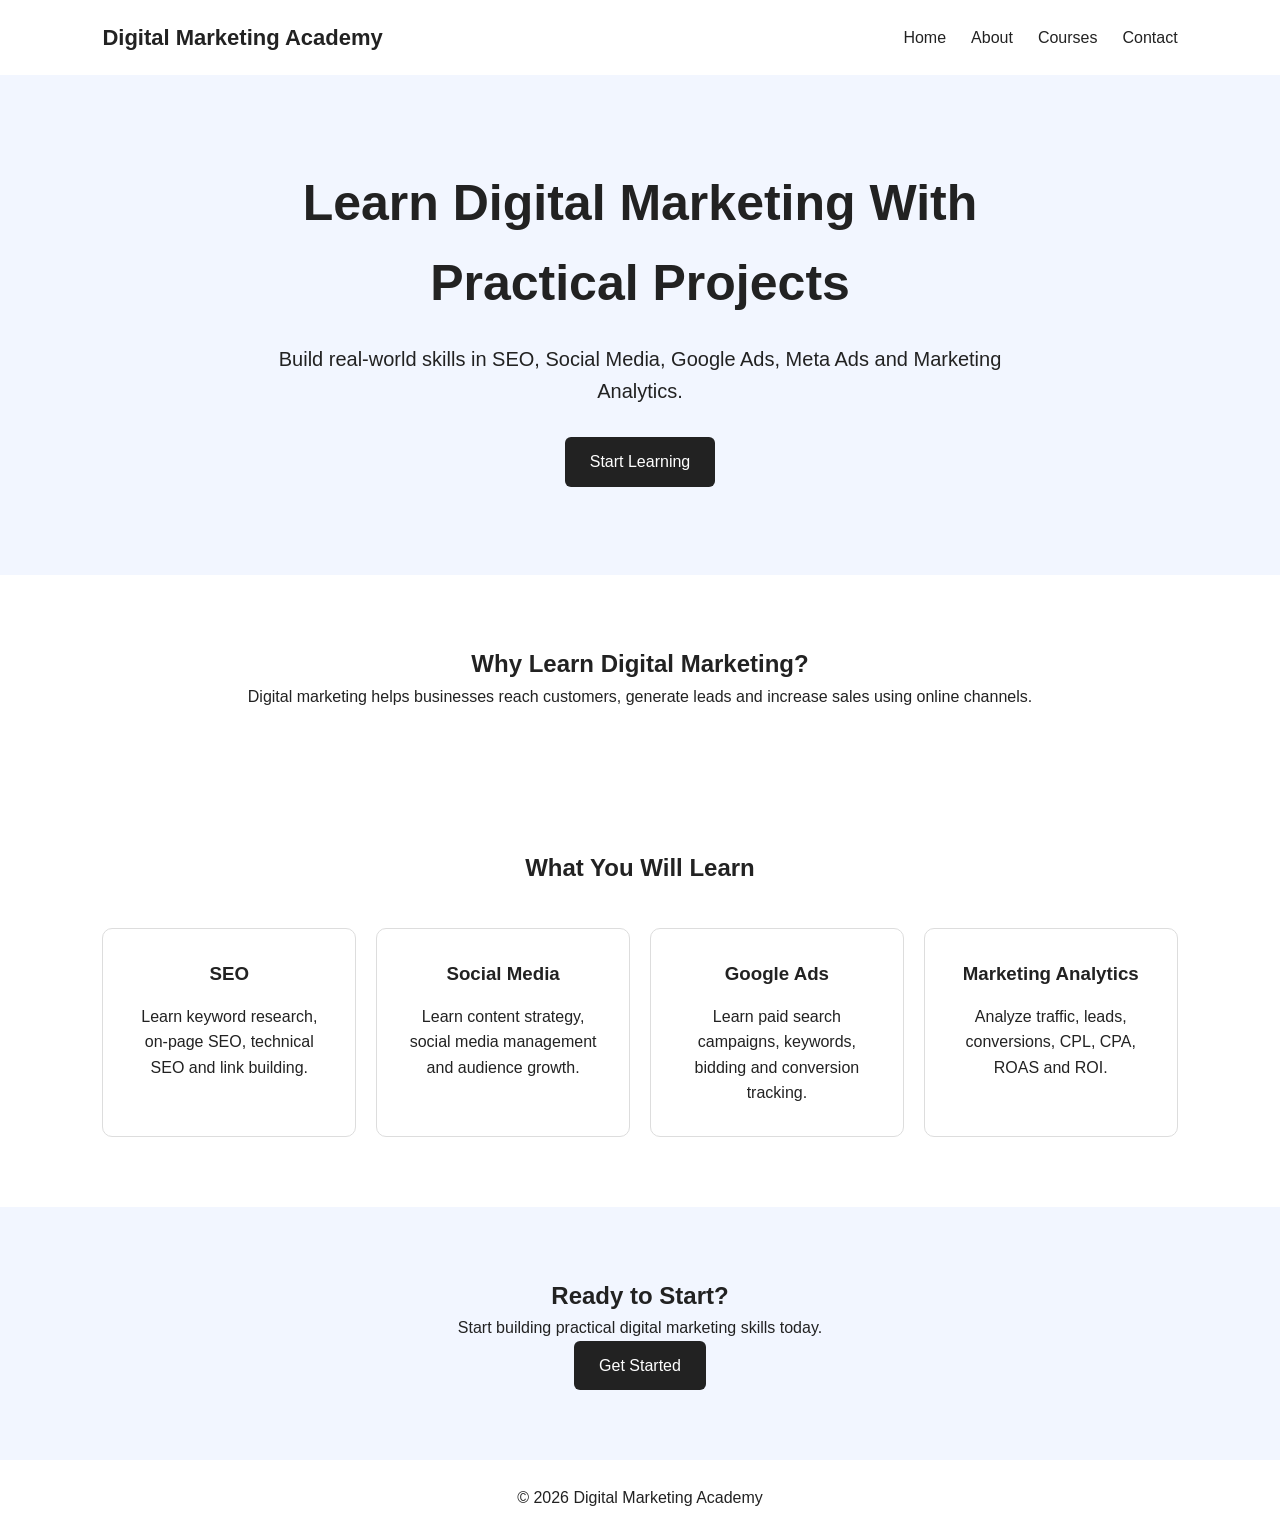
==== index.html @ 44edc7e0 "Intial Digital Marketing Academy Website" ====
<!DOCTYPE html>
<html lang="en">
<head>
    <meta charset="UTF-8">
    <meta name="viewport" content="width=device-width, initial-scale=1.0">

    <title>Digital Marketing Academy</title>

    <meta name="description"
          content="Learn practical digital marketing skills including SEO, social media, Google Ads and marketing analytics.">

    <link rel="stylesheet" href="css/style.css">
</head>

<body>

<header>
    <nav class="navbar">

        <div class="logo">
            Digital Marketing Academy
        </div>

        <ul class="nav-links">
            <li><a href="index.html">Home</a></li>
            <li><a href="about.html">About</a></li>
            <li><a href="courses.html">Courses</a></li>
            <li><a href="contact.html">Contact</a></li>
        </ul>

    </nav>
</header>


<main>

<section class="hero">

    <div class="hero-content">

        <h1>
            Learn Digital Marketing
            With Practical Projects
        </h1>

        <p>
            Build real-world skills in SEO, Social Media,
            Google Ads, Meta Ads and Marketing Analytics.
        </p>

        <a href="contact.html" class="btn">
            Start Learning
        </a>

    </div>

</section>


<section class="about-section">

    <h2>Why Learn Digital Marketing?</h2>

    <p>
        Digital marketing helps businesses reach customers,
        generate leads and increase sales using online channels.
    </p>

</section>


<section class="skills">

    <h2>What You Will Learn</h2>

    <div class="skill-container">

        <div class="skill-card">
            <h3>SEO</h3>
            <p>
                Learn keyword research, on-page SEO,
                technical SEO and link building.
            </p>
        </div>

        <div class="skill-card">
            <h3>Social Media</h3>
            <p>
                Learn content strategy, social media
                management and audience growth.
            </p>
        </div>

        <div class="skill-card">
            <h3>Google Ads</h3>
            <p>
                Learn paid search campaigns,
                keywords, bidding and conversion tracking.
            </p>
        </div>

        <div class="skill-card">
            <h3>Marketing Analytics</h3>
            <p>
                Analyze traffic, leads, conversions,
                CPL, CPA, ROAS and ROI.
            </p>
        </div>

    </div>

</section>


<section class="cta">

    <h2>Ready to Start?</h2>

    <p>
        Start building practical digital marketing skills today.
    </p>

    <a href="contact.html" class="btn">
        Get Started
    </a>

</section>

</main>


<footer>

    <p>
        © 2026 Digital Marketing Academy
    </p>

</footer>

<script src="js/script.js"></script>

</body>
</html>
---- css/style.css ----
* {
    margin: 0;
    padding: 0;
    box-sizing: border-box;
}

body {
    font-family: Arial, sans-serif;
    line-height: 1.6;
    color: #222;
}

.navbar {
    display: flex;
    justify-content: space-between;
    align-items: center;
    padding: 20px 8%;
    background: #ffffff;
}

.logo {
    font-size: 22px;
    font-weight: bold;
}

.nav-links {
    display: flex;
    list-style: none;
    gap: 25px;
}

.nav-links a {
    text-decoration: none;
    color: #222;
}

.hero {
    min-height: 500px;
    display: flex;
    align-items: center;
    justify-content: center;
    text-align: center;
    padding: 40px 8%;
    background: #f2f6ff;
}

.hero-content {
    max-width: 750px;
}

.hero h1 {
    font-size: 50px;
    margin-bottom: 20px;
}

.hero p {
    font-size: 20px;
    margin-bottom: 30px;
}

.btn {
    display: inline-block;
    padding: 12px 25px;
    text-decoration: none;
    border-radius: 6px;
    background: #222;
    color: white;
}

.about-section,
.skills,
.cta {
    padding: 70px 8%;
    text-align: center;
}

.skill-container {
    display: grid;
    grid-template-columns: repeat(4, 1fr);
    gap: 20px;
    margin-top: 40px;
}

.skill-card {
    padding: 30px;
    border: 1px solid #ddd;
    border-radius: 10px;
}

.skill-card h3 {
    margin-bottom: 15px;
}

.cta {
    background: #f2f6ff;
}

footer {
    text-align: center;
    padding: 25px;
}

@media (max-width: 768px) {

    .navbar {
        flex-direction: column;
        gap: 20px;
    }

    .nav-links {
        flex-direction: column;
        text-align: center;
        gap: 10px;
    }

    .hero h1 {
        font-size: 36px;
    }

    .skill-container {
        grid-template-columns: 1fr;
    }
}
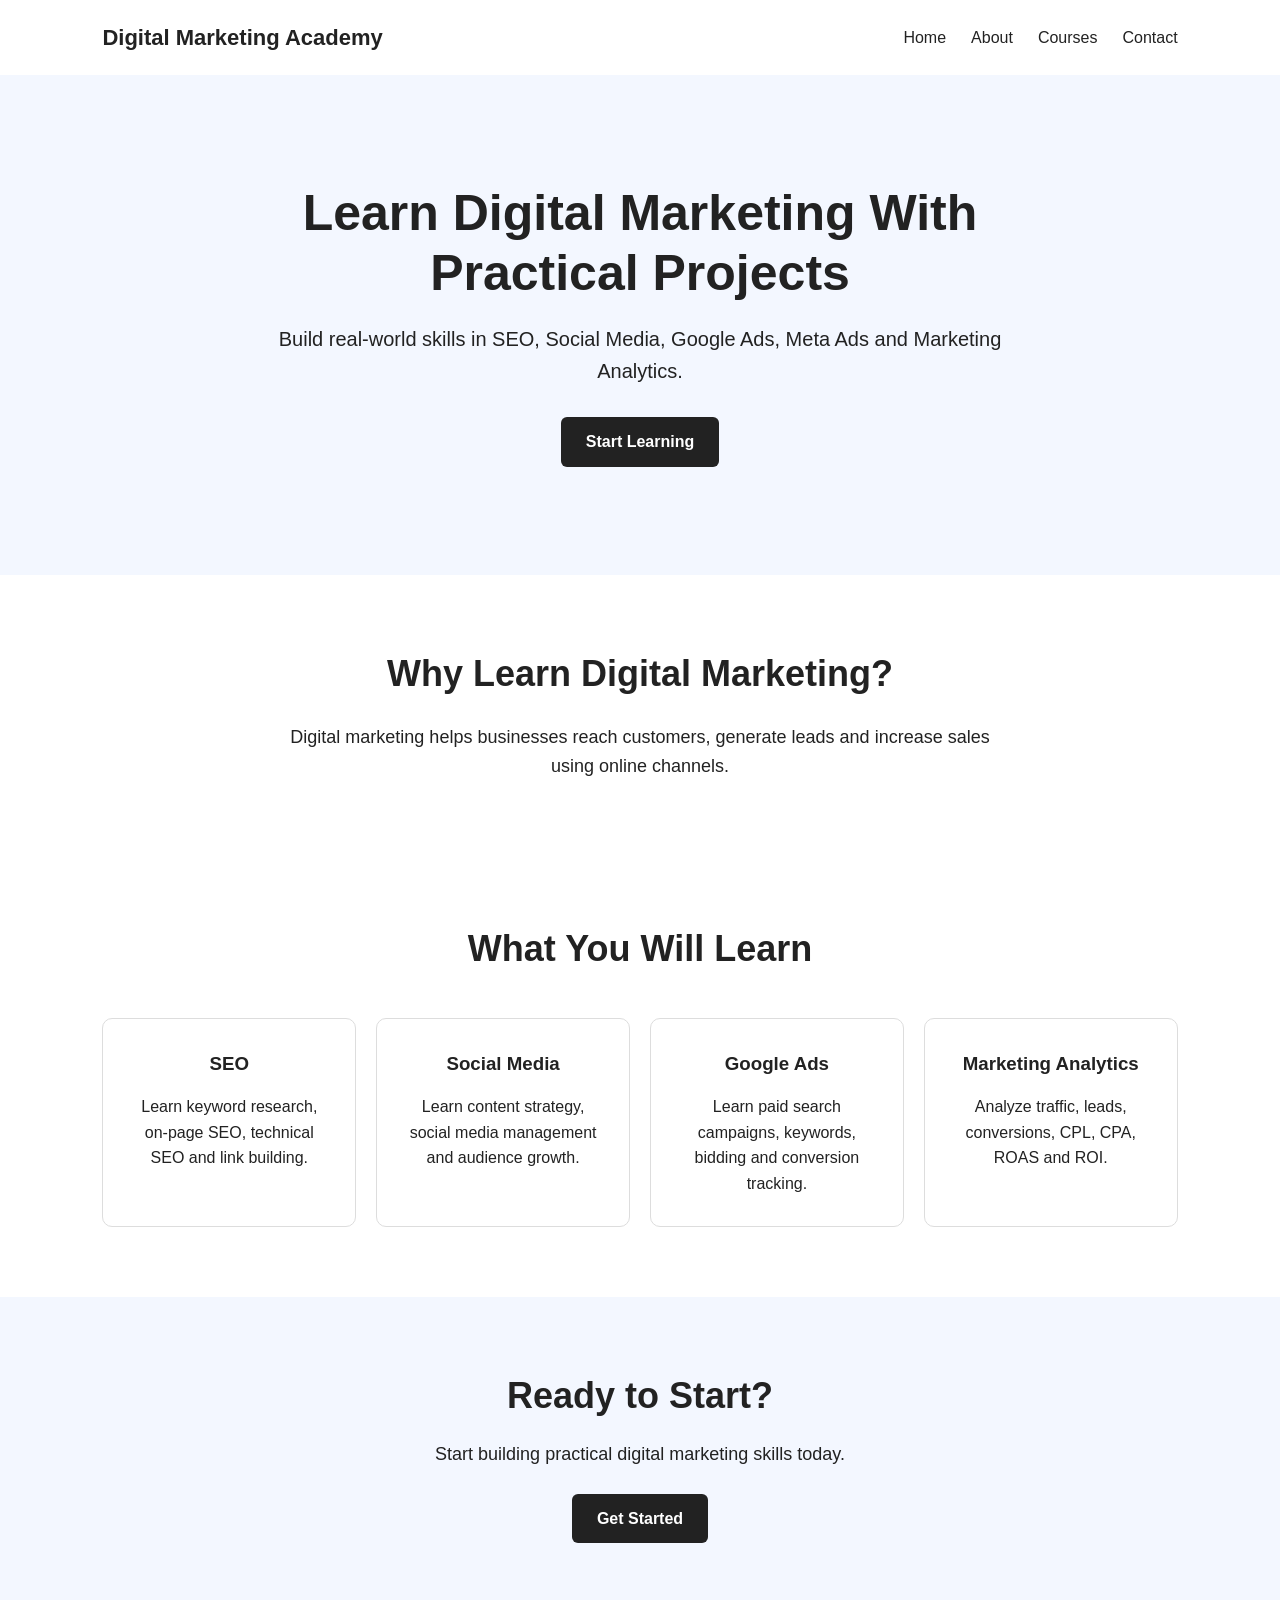
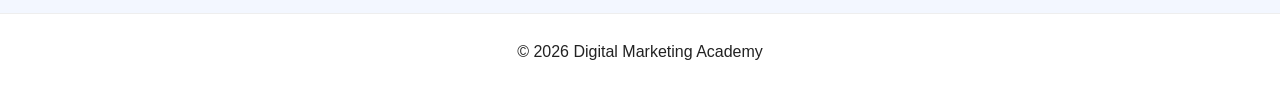
==== commit afbdcdb3: "Adding googel sheet in the form for collect the data" ====
--- a/index.html
+++ b/index.html
@@ -120,7 +120,7 @@
         Start building practical digital marketing skills today.
     </p>
 
-    <a href="contact.html" class="btn">
+    <a href="landing.html" class="btn">
         Get Started
     </a>
 
@@ -137,7 +137,7 @@
 
 </footer>
 
-<script src="js/script.js"></script>
+<script src="js/scripts.js"></script>
 
 </body>
 </html>
--- a/css/style.css
+++ b/css/style.css
@@ -1,20 +1,44 @@
+/* =========================================
+   GLOBAL RESET
+========================================= */
+
 * {
     margin: 0;
     padding: 0;
     box-sizing: border-box;
 }
 
+html {
+    scroll-behavior: smooth;
+}
+
 body {
     font-family: Arial, sans-serif;
     line-height: 1.6;
     color: #222;
-}
+    background: #ffffff;
+}
+
+a {
+    text-decoration: none;
+}
+
+section {
+    width: 100%;
+}
+
+
+/* =========================================
+   NAVBAR
+========================================= */
 
 .navbar {
     display: flex;
     justify-content: space-between;
     align-items: center;
+
     padding: 20px 8%;
+
     background: #ffffff;
 }
 
@@ -25,80 +49,585 @@
 
 .nav-links {
     display: flex;
+    align-items: center;
+
     list-style: none;
     gap: 25px;
 }
 
 .nav-links a {
-    text-decoration: none;
     color: #222;
-}
+    font-size: 16px;
+}
+
+.nav-links a:hover {
+    opacity: 0.6;
+}
+
+
+/* =========================================
+   GENERAL BUTTON
+========================================= */
+
+.btn {
+    display: inline-block;
+
+    padding: 12px 25px;
+
+    background: #222;
+    color: #ffffff;
+
+    border-radius: 6px;
+
+    font-weight: bold;
+}
+
+.btn:hover {
+    opacity: 0.8;
+}
+
+
+/* =========================================
+   MAIN WEBSITE HERO
+   index.html
+========================================= */
 
 .hero {
     min-height: 500px;
+
     display: flex;
+    justify-content: center;
     align-items: center;
-    justify-content: center;
-    text-align: center;
-    padding: 40px 8%;
-    background: #f2f6ff;
+
+    text-align: center;
+
+    padding: 60px 8%;
+
+    background: #f3f7ff;
 }
 
 .hero-content {
-    max-width: 750px;
+    max-width: 800px;
 }
 
 .hero h1 {
     font-size: 50px;
+    line-height: 1.2;
+
     margin-bottom: 20px;
 }
 
 .hero p {
     font-size: 20px;
+    line-height: 1.6;
+
     margin-bottom: 30px;
 }
 
-.btn {
+
+/* =========================================
+   LANDING PAGE HERO
+========================================= */
+
+.hero .small-heading {
+    font-size: 14px;
+    font-weight: bold;
+
+    letter-spacing: 2px;
+
+    margin-bottom: 20px;
+}
+
+.hero .hero-text {
+    font-size: 20px;
+    line-height: 1.6;
+
+    margin-bottom: 35px;
+}
+
+.hero-button {
     display: inline-block;
-    padding: 12px 25px;
-    text-decoration: none;
+
+    padding: 15px 30px;
+
+    background: #111;
+    color: #ffffff;
+
     border-radius: 6px;
-    background: #222;
-    color: white;
-}
-
-.about-section,
-.skills,
+
+    font-weight: bold;
+}
+
+.hero-button:hover {
+    opacity: 0.8;
+}
+
+
+/* =========================================
+   INDEX - ABOUT SECTION
+========================================= */
+
+.about-section {
+    padding: 70px 8%;
+    text-align: center;
+}
+
+.about-section h2 {
+    font-size: 36px;
+    margin-bottom: 20px;
+}
+
+.about-section p {
+    max-width: 700px;
+    margin: auto;
+
+    font-size: 18px;
+}
+
+
+/* =========================================
+   INDEX - SKILLS SECTION
+========================================= */
+
+.skills {
+    padding: 70px 8%;
+    text-align: center;
+}
+
+.skills h2 {
+    font-size: 36px;
+    margin-bottom: 20px;
+}
+
+.skill-container {
+    display: grid;
+
+    grid-template-columns: repeat(4, 1fr);
+
+    gap: 20px;
+
+    margin-top: 40px;
+}
+
+.skill-card {
+    padding: 30px;
+
+    border: 1px solid #ddd;
+    border-radius: 10px;
+
+    background: #ffffff;
+}
+
+.skill-card h3 {
+    margin-bottom: 15px;
+}
+
+
+/* =========================================
+   INDEX - CTA
+========================================= */
+
 .cta {
     padding: 70px 8%;
-    text-align: center;
-}
-
-.skill-container {
+
+    text-align: center;
+
+    background: #f3f7ff;
+}
+
+.cta h2 {
+    font-size: 36px;
+    margin-bottom: 15px;
+}
+
+.cta p {
+    font-size: 18px;
+    margin-bottom: 25px;
+}
+
+
+/* =========================================
+   LANDING - PROBLEM SECTION
+========================================= */
+
+.problem-section {
+    padding: 90px 8%;
+
+    text-align: center;
+
+    background: #ffffff;
+}
+
+.problem-content {
+    max-width: 1000px;
+    margin: auto;
+}
+
+.section-label {
+    font-size: 13px;
+    font-weight: bold;
+
+    letter-spacing: 2px;
+
+    margin-bottom: 15px;
+}
+
+.problem-section h2 {
+    font-size: 38px;
+    line-height: 1.3;
+
+    margin-bottom: 20px;
+}
+
+.problem-content > p:not(.section-label) {
+    max-width: 700px;
+    margin: auto;
+
+    font-size: 18px;
+    line-height: 1.6;
+}
+
+.problem-list {
     display: grid;
-    grid-template-columns: repeat(4, 1fr);
+
+    grid-template-columns: repeat(3, 1fr);
+
     gap: 20px;
-    margin-top: 40px;
-}
-
-.skill-card {
+
+    margin-top: 50px;
+}
+
+.problem-card {
     padding: 30px;
+
     border: 1px solid #ddd;
     border-radius: 10px;
-}
-
-.skill-card h3 {
+
+    text-align: left;
+
+    background: #ffffff;
+}
+
+.problem-card h3 {
+    margin-bottom: 12px;
+}
+
+.problem-card p {
+    line-height: 1.6;
+}
+
+
+/* =========================================
+   LANDING - SOLUTION SECTION
+========================================= */
+
+.solution-section {
+    padding: 90px 8%;
+
+    text-align: center;
+
+    background: #f3f7ff;
+}
+
+.solution-content {
+    max-width: 1100px;
+    margin: auto;
+}
+
+.solution-section h2 {
+    font-size: 40px;
+    line-height: 1.3;
+
+    margin-bottom: 20px;
+}
+
+.solution-intro {
+    max-width: 700px;
+    margin: auto;
+
+    font-size: 18px;
+    line-height: 1.6;
+}
+
+.solution-grid {
+    display: grid;
+
+    grid-template-columns: repeat(3, 1fr);
+
+    gap: 22px;
+
+    margin-top: 50px;
+}
+
+.solution-card {
+    padding: 30px;
+
+    text-align: left;
+
+    background: #ffffff;
+
+    border: 1px solid #ddd;
+    border-radius: 10px;
+}
+
+.solution-card span {
+    font-size: 14px;
+    font-weight: bold;
+}
+
+.solution-card h3 {
+    margin: 15px 0;
+
+    font-size: 22px;
+}
+
+.solution-card p {
+    line-height: 1.6;
+}
+
+
+/* =========================================
+   LANDING - BENEFITS SECTION
+========================================= */
+
+.benefits-section {
+    padding: 90px 8%;
+
+    text-align: center;
+
+    background: #ffffff;
+}
+
+.benefits-content {
+    max-width: 1100px;
+    margin: auto;
+}
+
+.benefits-section h2 {
+    font-size: 40px;
+    line-height: 1.3;
+
+    margin-bottom: 20px;
+}
+
+.benefits-intro {
+    max-width: 700px;
+    margin: auto;
+
+    font-size: 18px;
+    line-height: 1.6;
+}
+
+.benefits-grid {
+    display: grid;
+
+    grid-template-columns: repeat(2, 1fr);
+
+    gap: 25px;
+
+    margin-top: 50px;
+}
+
+.benefit-card {
+    padding: 35px;
+
+    text-align: left;
+
+    background: #ffffff;
+
+    border: 1px solid #ddd;
+    border-radius: 10px;
+}
+
+.benefit-icon {
+    font-size: 24px;
+    font-weight: bold;
+
     margin-bottom: 15px;
 }
 
-.cta {
-    background: #f2f6ff;
-}
+.benefit-card h3 {
+    font-size: 22px;
+
+    margin-bottom: 12px;
+}
+
+.benefit-card p {
+    line-height: 1.6;
+}
+
+
+/* =========================================
+   LANDING - OFFER SECTION
+========================================= */
+
+.offer-section {
+    padding: 100px 8%;
+
+    text-align: center;
+
+    background: #f3f7ff;
+}
+
+.offer-content {
+    max-width: 800px;
+    margin: auto;
+}
+
+.offer-section h2 {
+    font-size: 42px;
+    line-height: 1.3;
+
+    margin-bottom: 20px;
+}
+
+.offer-content > p:not(.section-label) {
+    font-size: 18px;
+    line-height: 1.7;
+}
+
+.offer-list {
+    max-width: 500px;
+
+    margin: 35px auto;
+
+    text-align: left;
+}
+
+.offer-list p {
+    margin: 12px 0;
+
+    font-size: 17px;
+}
+
+
+/* =========================================
+   LANDING - LEAD FORM
+========================================= */
+
+.lead-form-section {
+    padding: 100px 20px;
+
+    background: #ffffff;
+}
+
+.form-container {
+    max-width: 600px;
+
+    margin: auto;
+
+    text-align: center;
+}
+
+.form-container h2 {
+    font-size: 40px;
+    line-height: 1.3;
+
+    margin-bottom: 20px;
+}
+
+.form-intro {
+    font-size: 18px;
+    line-height: 1.6;
+
+    margin-bottom: 35px;
+}
+
+#leadForm {
+    display: flex;
+    flex-direction: column;
+
+    text-align: left;
+}
+
+#leadForm label {
+    margin-top: 18px;
+    margin-bottom: 7px;
+
+    font-weight: bold;
+}
+
+#leadForm input,
+#leadForm select {
+    width: 100%;
+
+    padding: 14px;
+
+    border: 1px solid #ccc;
+    border-radius: 6px;
+
+    font-size: 16px;
+
+    background: #ffffff;
+}
+
+#leadForm input:focus,
+#leadForm select:focus {
+    outline: none;
+
+    border-color: #111;
+}
+
+.form-button {
+    width: 100%;
+
+    margin-top: 25px;
+    padding: 15px;
+
+    border: none;
+    border-radius: 6px;
+
+    background: #111;
+    color: #ffffff;
+
+    font-size: 16px;
+    font-weight: bold;
+
+    cursor: pointer;
+}
+
+.form-button:hover {
+    opacity: 0.8;
+}
+
+#form-message {
+    margin-top: 20px;
+
+    font-weight: bold;
+}
+
+
+/* =========================================
+   FOOTER
+========================================= */
 
 footer {
-    text-align: center;
     padding: 25px;
-}
+
+    text-align: center;
+
+    background: #ffffff;
+
+    border-top: 1px solid #eee;
+}
+
+
+/* =========================================
+   RESPONSIVE DESIGN
+========================================= */
+
+@media (max-width: 900px) {
+
+    .skill-container {
+        grid-template-columns: repeat(2, 1fr);
+    }
+
+    .solution-grid {
+        grid-template-columns: repeat(2, 1fr);
+    }
+
+}
+
 
 @media (max-width: 768px) {
 
@@ -109,15 +638,50 @@
 
     .nav-links {
         flex-direction: column;
+        gap: 10px;
+
         text-align: center;
-        gap: 10px;
+    }
+
+    .hero {
+        min-height: 600px;
     }
 
     .hero h1 {
-        font-size: 36px;
+        font-size: 38px;
+    }
+
+    .hero-text,
+    .hero p {
+        font-size: 17px;
+    }
+
+    .problem-section h2,
+    .solution-section h2,
+    .benefits-section h2,
+    .offer-section h2,
+    .form-container h2 {
+        font-size: 30px;
+    }
+
+    .problem-list,
+    .solution-grid,
+    .benefits-grid {
+        grid-template-columns: 1fr;
     }
 
     .skill-container {
         grid-template-columns: 1fr;
     }
+
+    .problem-section,
+    .solution-section,
+    .benefits-section {
+        padding: 70px 6%;
+    }
+
+    .offer-section {
+        padding: 75px 6%;
+    }
+
 }
